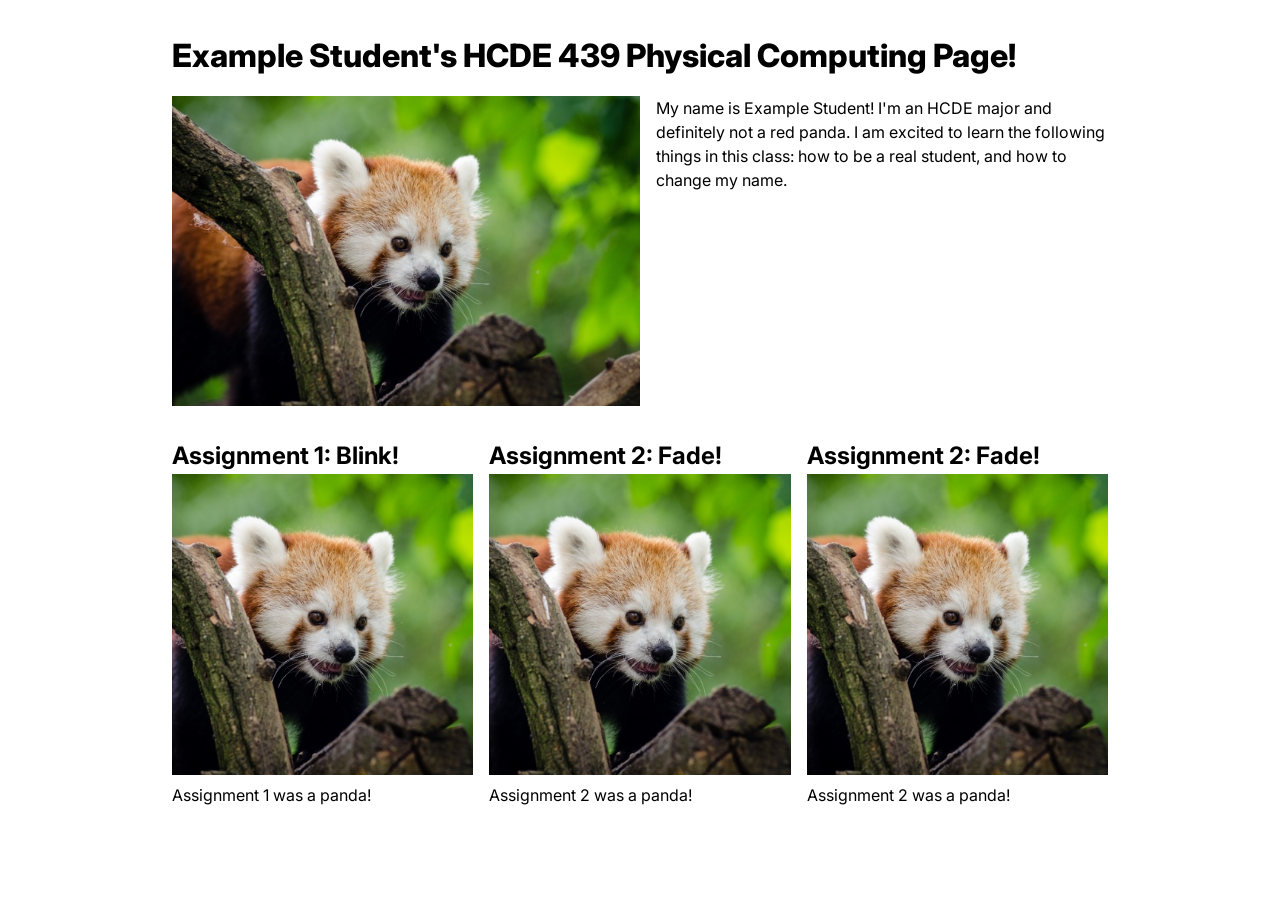
==== docs/index.html @ 8f82fe41 "rename sites folder to docs" ====
<!DOCTYPE html>
<html>
  <head>
    <meta charset="utf-8" />
    <meta name="viewport" content="width=device-width, maximum-scale=1.0" />

    <title>Example Student's HCDE 439 Physical Computing Page!</title>

    <link href="style.css" rel="stylesheet" />
  </head>
  <body>
    <h1>Example Student's HCDE 439 Physical Computing Page!</h1>

    <div class="header">
      <img src="red-panda.jpg" />
      <p>
        My name is Example Student! I'm an HCDE major and definitely not a red
        panda. I am excited to learn the following things in this class: how to
        be a real student, and how to change my name.
      </p>
    </div>

    <div class="grid">
      <div class="assignment">
        <a href="a1.html">
          <h2>Assignment 1: Blink!</h2>
          <img src="red-panda.jpg" />
        </a>
        <p>Assignment 1 was a panda!</p>
      </div>

      <div class="assignment">
        <a href="a2.html">
          <h2>Assignment 2: Fade!</h2>
          <img src="red-panda.jpg" />
        </a>
        <p>Assignment 2 was a panda!</p>
      </div>

      <div class="assignment">
        <a href="a2.html">
          <h2>Assignment 2: Fade!</h2>
          <img src="red-panda.jpg" />
        </a>
        <p>Assignment 2 was a panda!</p>
      </div>
    </div>
  </body>
</html>
---- docs/style.css ----
@import url("https://fonts.googleapis.com/css2?family=Inter:wght@100;200;300;400;500;600;700;800;900&display=swap");

*,
*::before,
*::after {
  box-sizing: border-box;
}

* {
  margin: 0;
}

img,
picture,
video,
canvas,
svg {
  display: block;
  max-width: 100%;
}

body {
  font-family: "Inter", sans-serif;
  line-height: 1.5;
  -webkit-font-smoothing: antialiased;
  max-width: 1000px;
  padding: 2em;
  margin: auto;
}

h1 {
  font-weight: 800;
}

h2 {
  font-weight: 700;
}

.header {
  display: flex;
  gap: 1em;
  margin-top: 1em;
}

.header img {
  width: 50%;
  object-fit: cover;
}

.grid {
  display: grid;
  grid-template-columns: repeat(auto-fit, minmax(250px, 1fr));
  gap: 1em;
  margin-top: 2em;
}

.assignment a {
  color: #000;
  text-decoration: none;
}

.assignment a:hover {
  color: #f06;
}

.assignment img {
  aspect-ratio: 1;
  object-fit: cover;
}

.assignment p {
  margin-top: 0.5em;
}
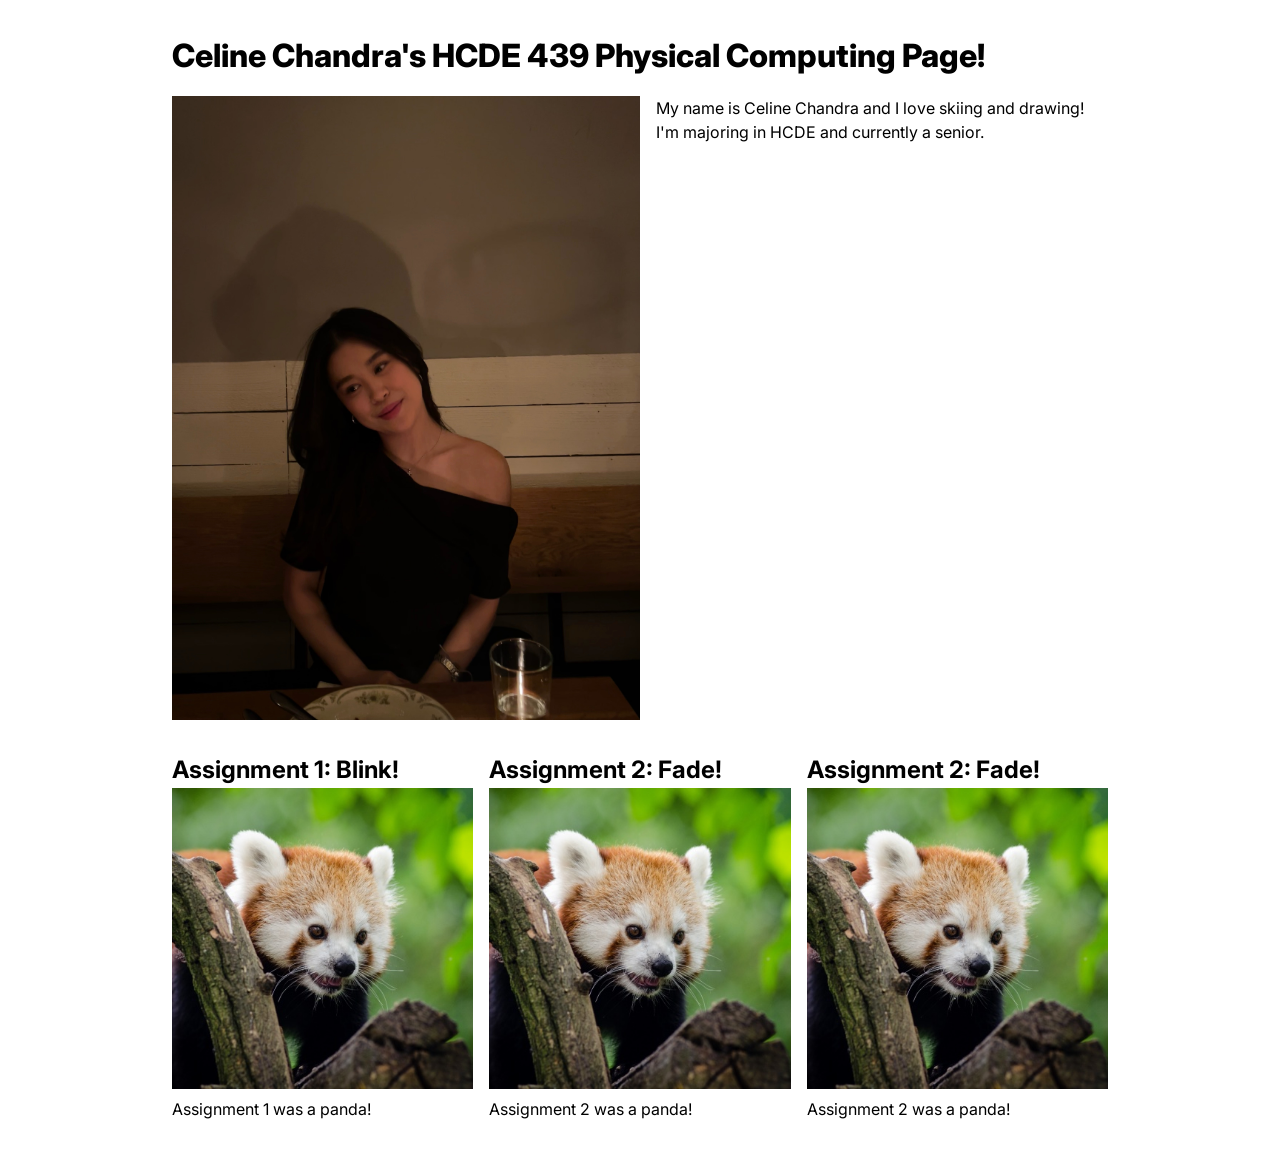
==== commit 3a5cc65f: "change pic n web tittle" ====
--- a/docs/index.html
+++ b/docs/index.html
@@ -4,19 +4,17 @@
     <meta charset="utf-8" />
     <meta name="viewport" content="width=device-width, maximum-scale=1.0" />
 
-    <title>Example Student's HCDE 439 Physical Computing Page!</title>
+    <title>Celine Chandra's HCDE 439 Physical Computing Page!</title>
 
     <link href="style.css" rel="stylesheet" />
   </head>
   <body>
-    <h1>Example Student's HCDE 439 Physical Computing Page!</h1>
+    <h1>Celine Chandra's HCDE 439 Physical Computing Page!</h1>
 
     <div class="header">
-      <img src="red-panda.jpg" />
+      <img src="inin.JPEG" />
       <p>
-        My name is Example Student! I'm an HCDE major and definitely not a red
-        panda. I am excited to learn the following things in this class: how to
-        be a real student, and how to change my name.
+        My name is Celine Chandra and I love skiing and drawing! I'm majoring in HCDE and currently a senior.
       </p>
     </div>
 
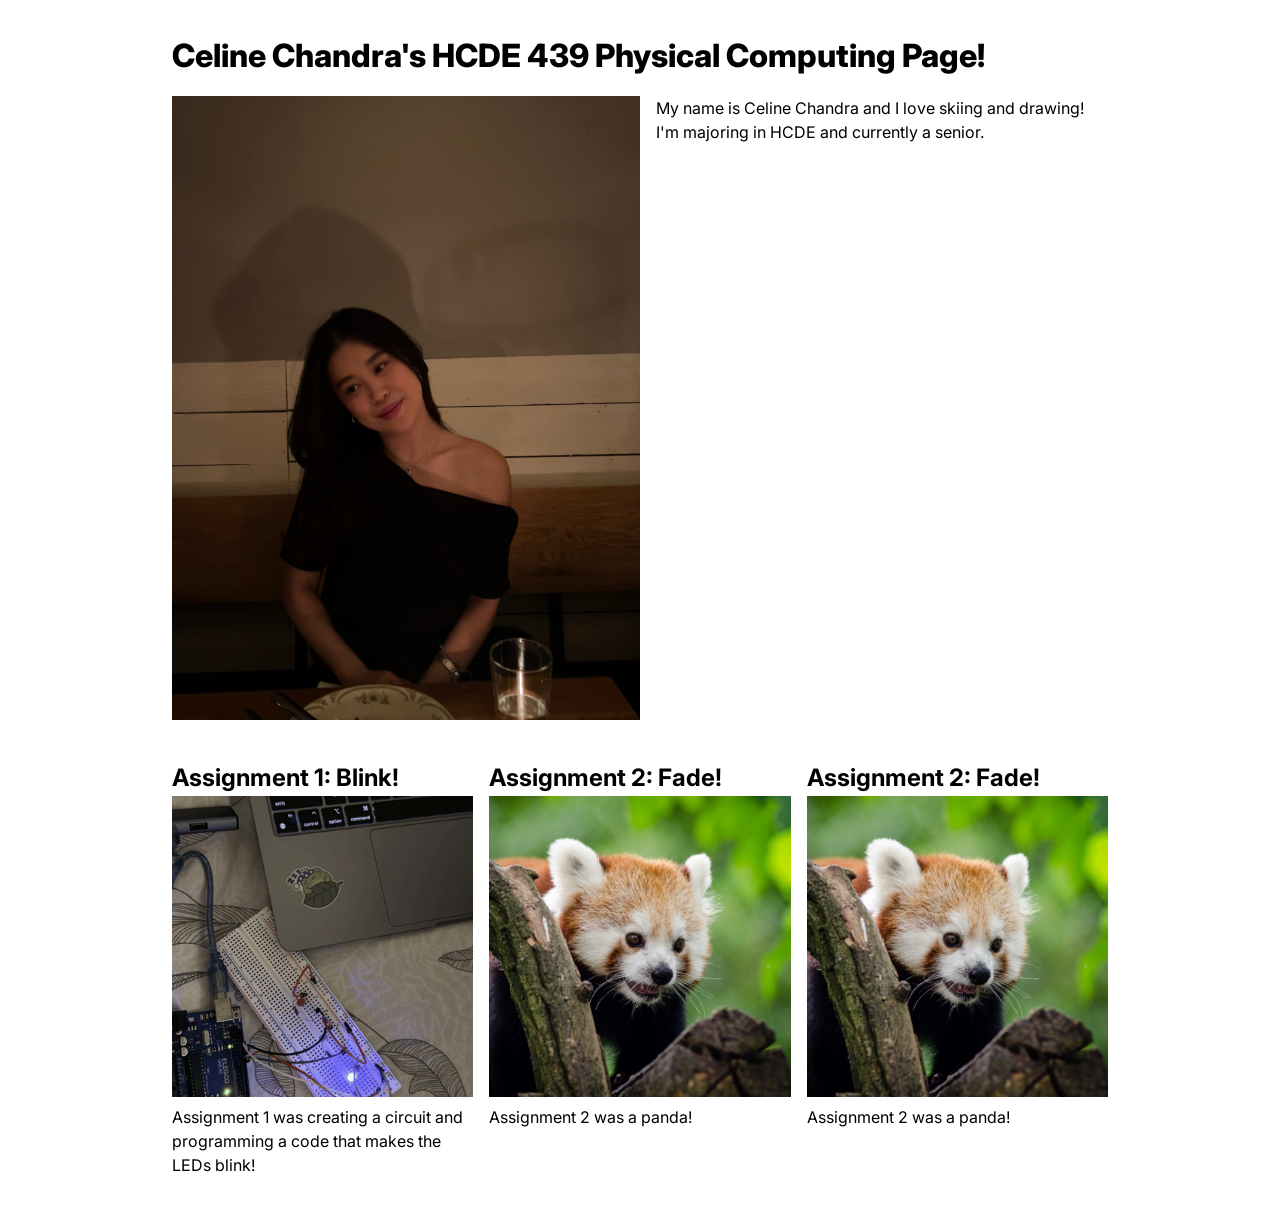
==== commit 0ee0edce: "finish assignment A1" ====
--- a/docs/index.html
+++ b/docs/index.html
@@ -22,9 +22,9 @@
       <div class="assignment">
         <a href="a1.html">
           <h2>Assignment 1: Blink!</h2>
-          <img src="red-panda.jpg" />
+          <img src="images/a1/GIF.gif" />
         </a>
-        <p>Assignment 1 was a panda!</p>
+        <p>Assignment 1 was creating a circuit and programming a code that makes the LEDs blink!</p>
       </div>
 
       <div class="assignment">
--- a/docs/style.css
+++ b/docs/style.css
@@ -40,6 +40,7 @@
   display: flex;
   gap: 1em;
   margin-top: 1em;
+  margin-bottom: 40px;
 }
 
 .header img {
@@ -71,3 +72,13 @@
 .assignment p {
   margin-top: 0.5em;
 }
+
+.code-section {
+  display: flex;
+  flex-direction: column;
+  align-items: flex-start;
+}
+
+.code-section pre {
+  margin-left: -50px;
+}
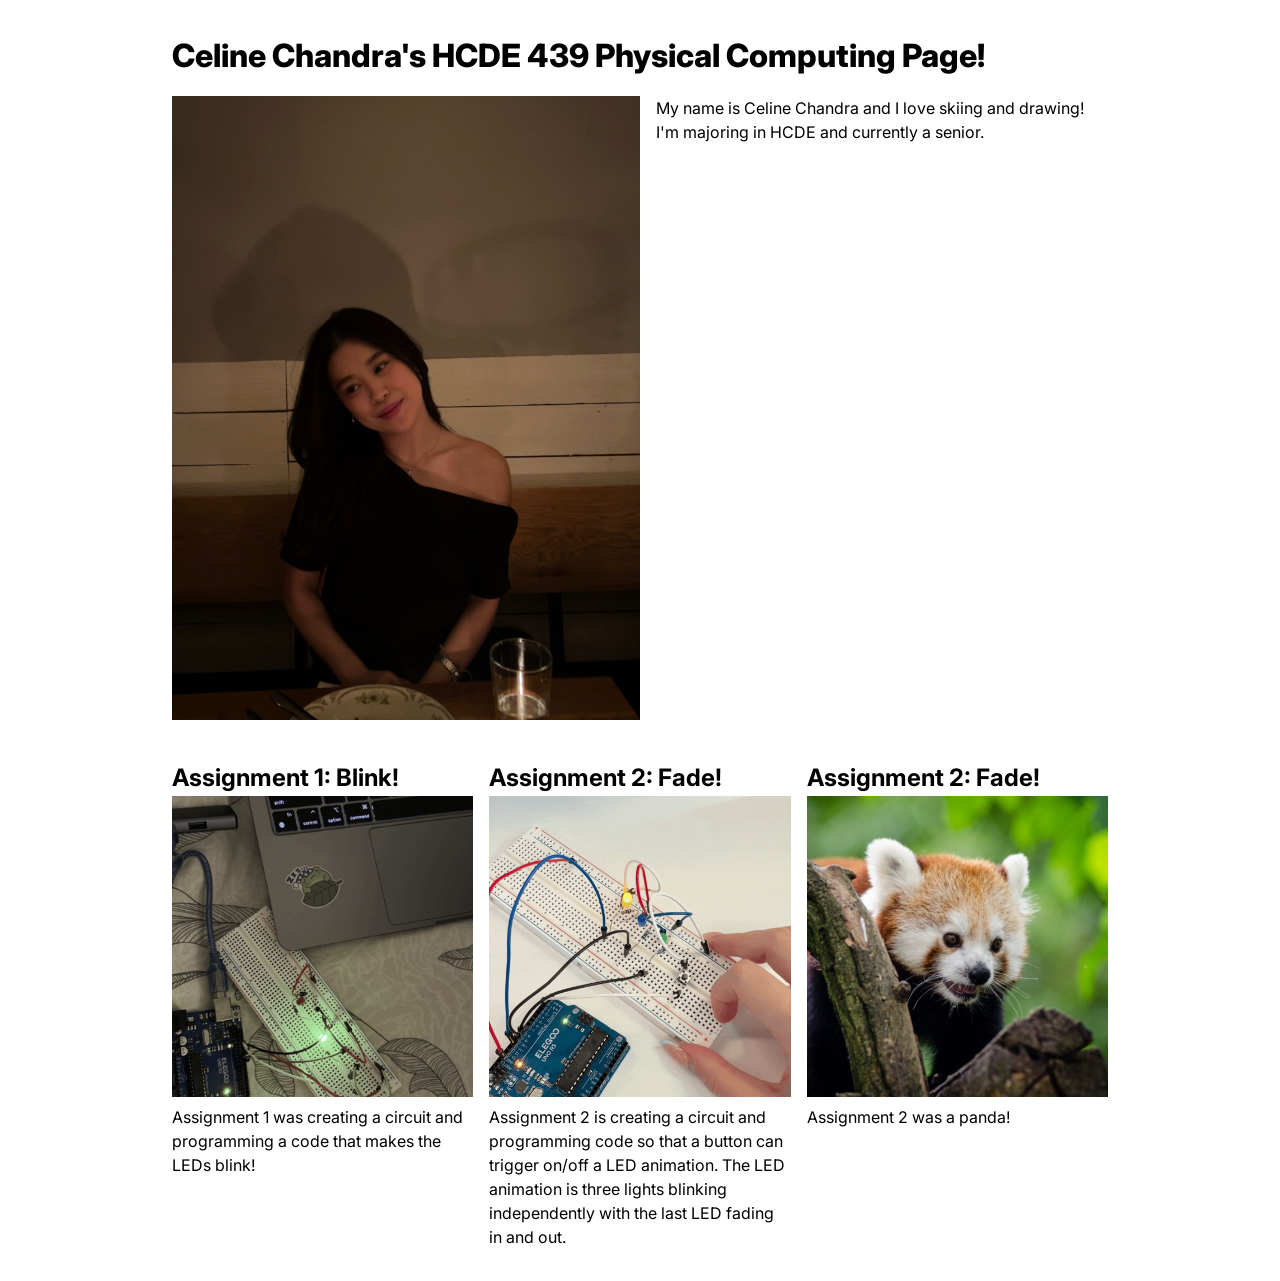
==== commit 78d0859c: "Compressed gif so that it can be pushed" ====
--- a/docs/index.html
+++ b/docs/index.html
@@ -30,9 +30,12 @@
       <div class="assignment">
         <a href="a2.html">
           <h2>Assignment 2: Fade!</h2>
-          <img src="red-panda.jpg" />
+          <img src="images/a2/realtime.gif" />
         </a>
-        <p>Assignment 2 was a panda!</p>
+        <p>Assignment 2 is creating a circuit and programming code so that a button can trigger on/off
+          a LED animation. The LED animation is three lights blinking independently with the last LED fading
+          in and out.
+        </p>
       </div>
 
       <div class="assignment">
--- a/docs/style.css
+++ b/docs/style.css
@@ -34,6 +34,11 @@
 
 h2 {
   font-weight: 700;
+}
+
+h3 {
+  margin-top: 20px;
+  margin-bottom: 10px;
 }
 
 .header {
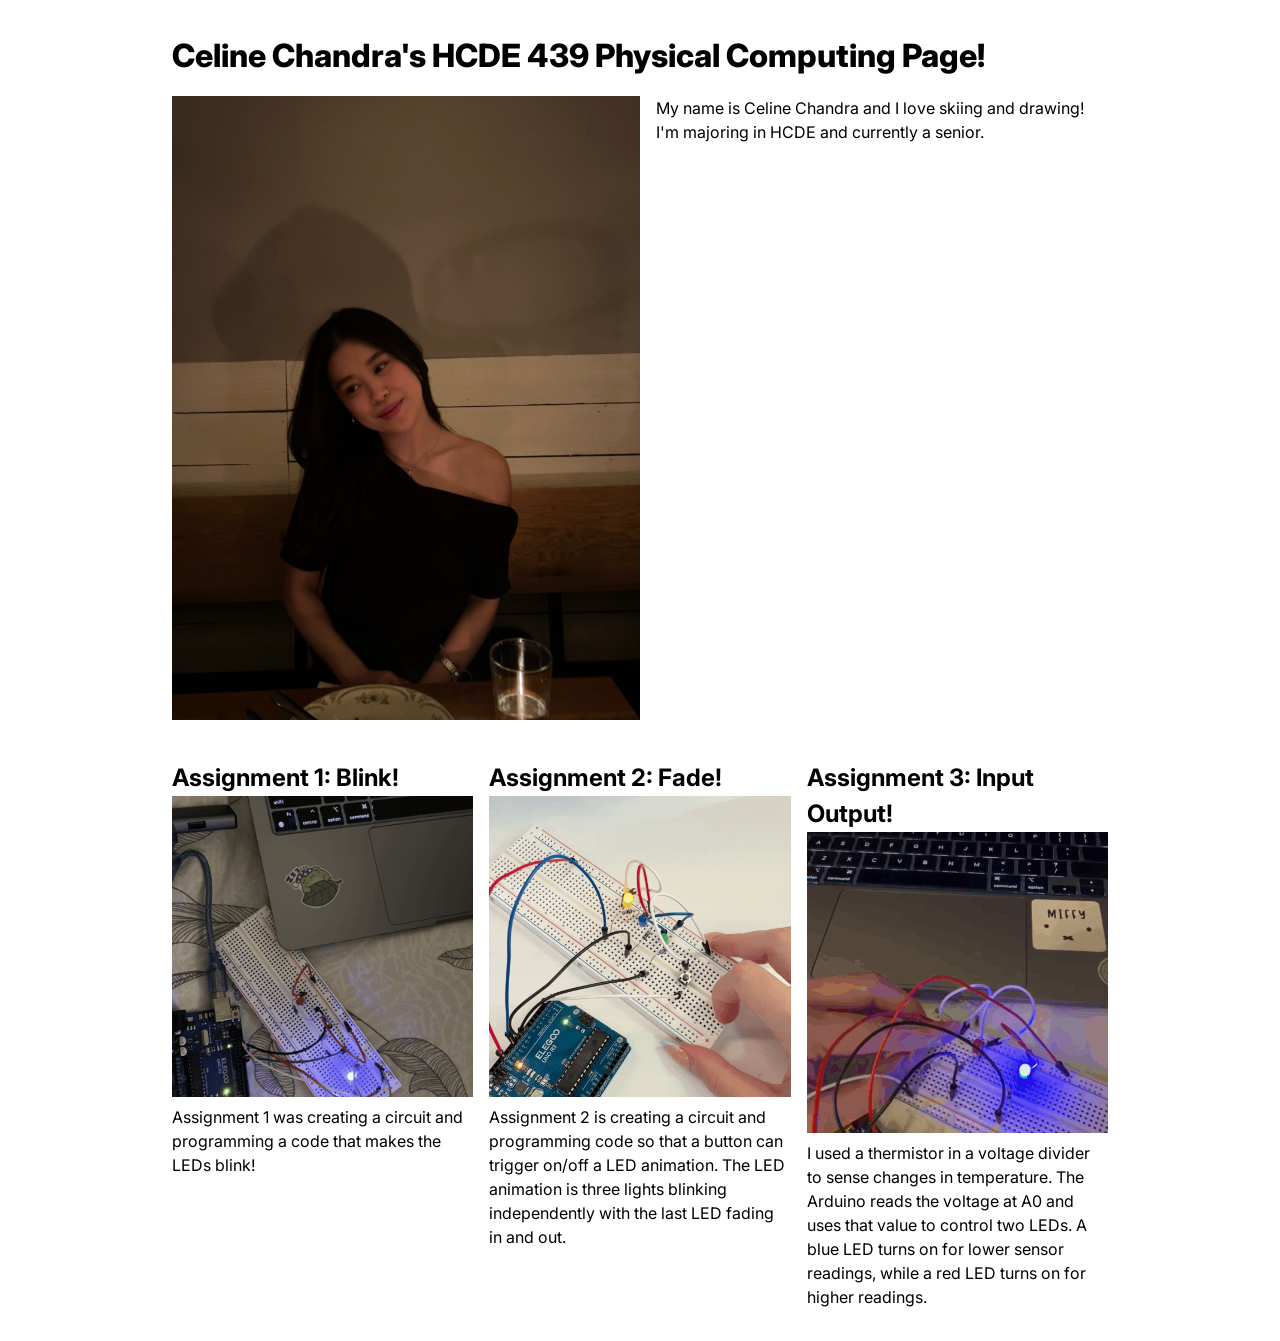
==== commit 191f3c6a: "A3 finish" ====
--- a/docs/index.html
+++ b/docs/index.html
@@ -39,11 +39,12 @@
       </div>
 
       <div class="assignment">
-        <a href="a2.html">
-          <h2>Assignment 2: Fade!</h2>
-          <img src="red-panda.jpg" />
+        <a href="a3.html">
+          <h2>Assignment 3: Input Output!</h2>
+          <img src="images/a3/operation.gif" />
         </a>
-        <p>Assignment 2 was a panda!</p>
+        <p>I used a thermistor in a voltage divider to sense changes in temperature. The Arduino reads the voltage at A0 and uses
+           that value to control two LEDs. A blue LED turns on for lower sensor readings, while a red LED turns on for higher readings. </p>
       </div>
     </div>
   </body>
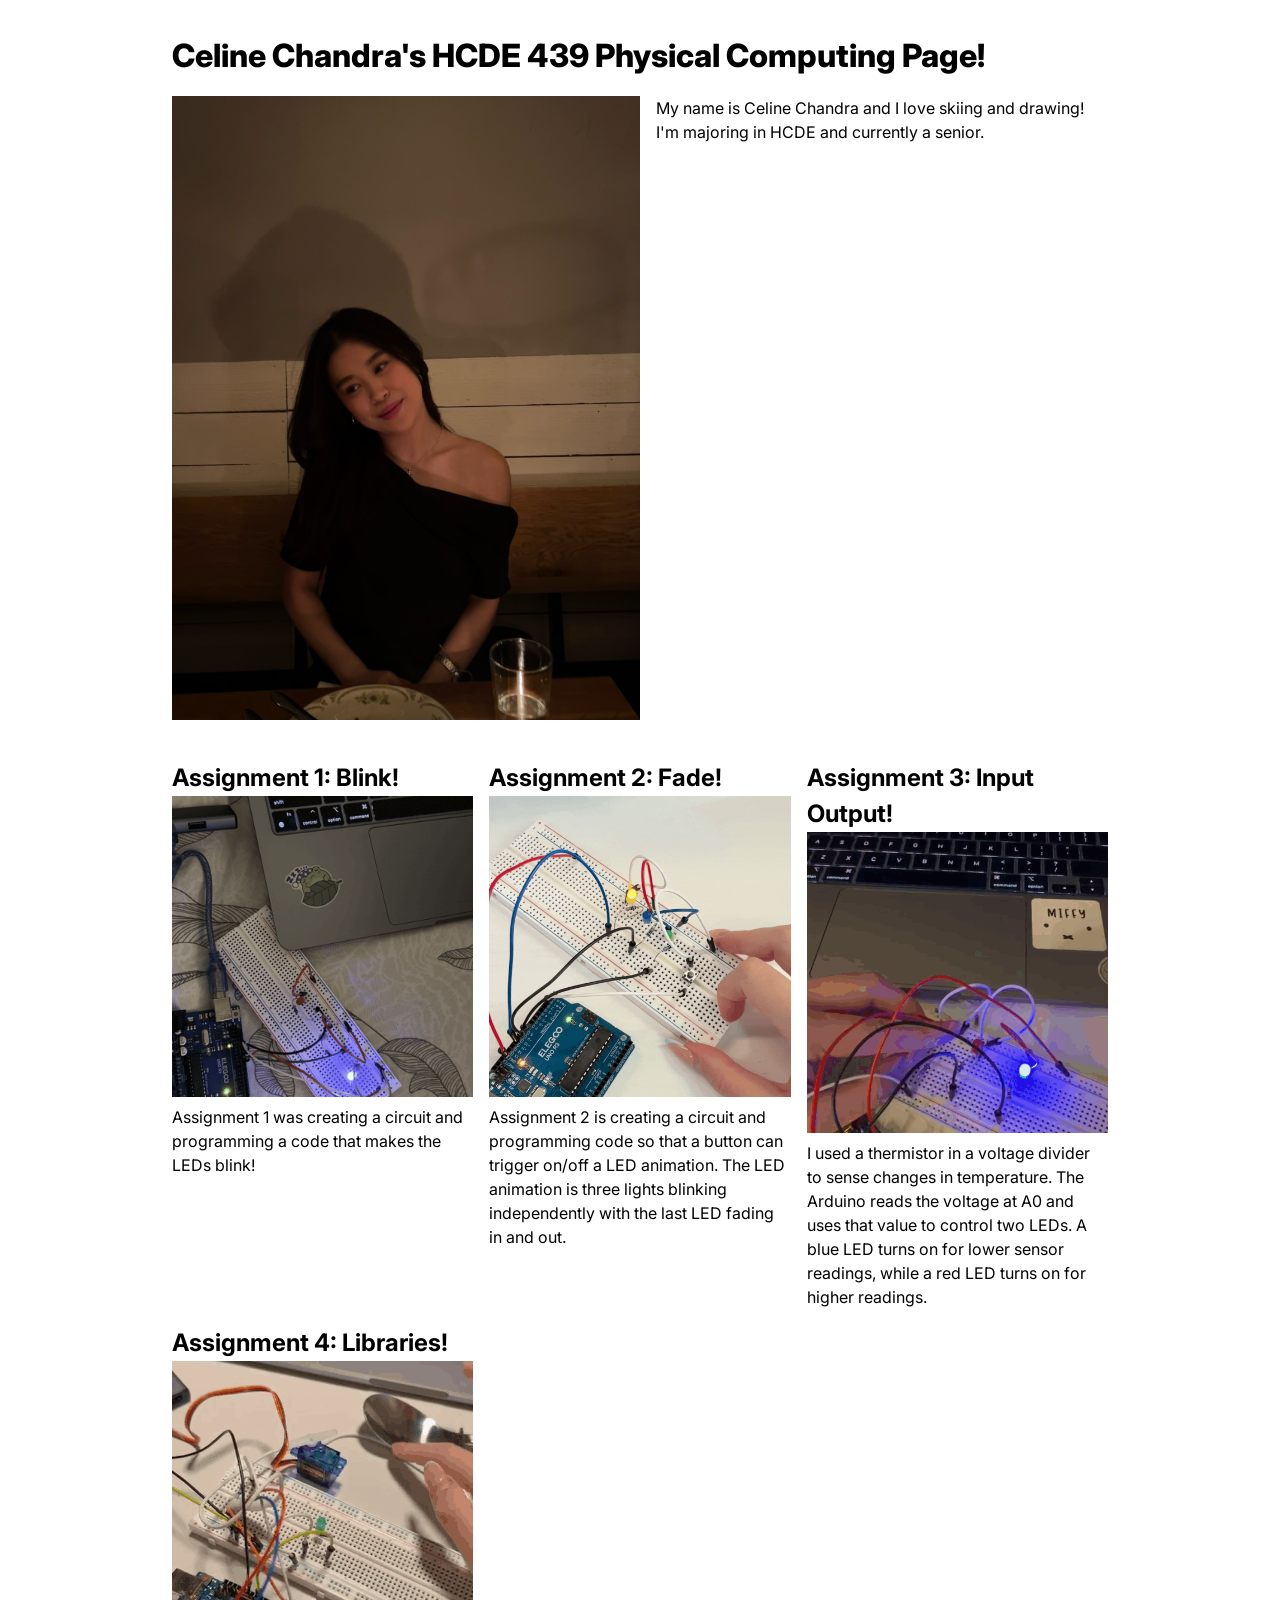
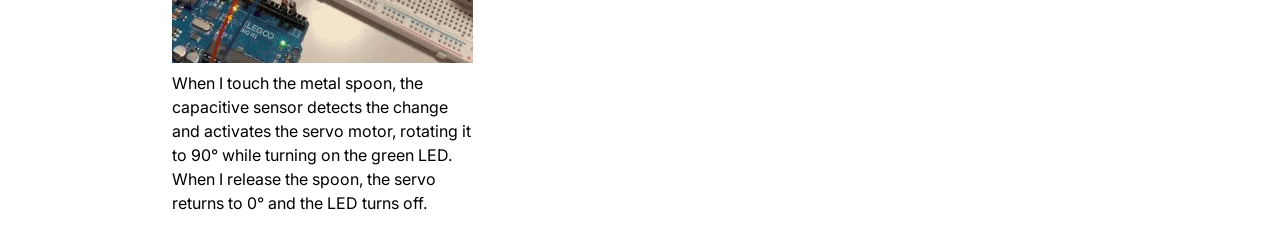
==== commit 13e986d9: "Finished assignment 4!" ====
--- a/docs/index.html
+++ b/docs/index.html
@@ -46,6 +46,16 @@
         <p>I used a thermistor in a voltage divider to sense changes in temperature. The Arduino reads the voltage at A0 and uses
            that value to control two LEDs. A blue LED turns on for lower sensor readings, while a red LED turns on for higher readings. </p>
       </div>
+
+       <div class="assignment">
+        <a href="a4.html">
+          <h2>Assignment 4: Libraries!</h2>
+          <img src="images/a4/Operation.gif" />
+        </a>
+        <p>When I touch the metal spoon, the capacitive sensor detects the change and activates the servo 
+          motor, rotating it to 90° while turning on the green LED. When I release the spoon, the servo 
+          returns to 0° and the LED turns off. </p>
+      </div>
     </div>
   </body>
 </html>
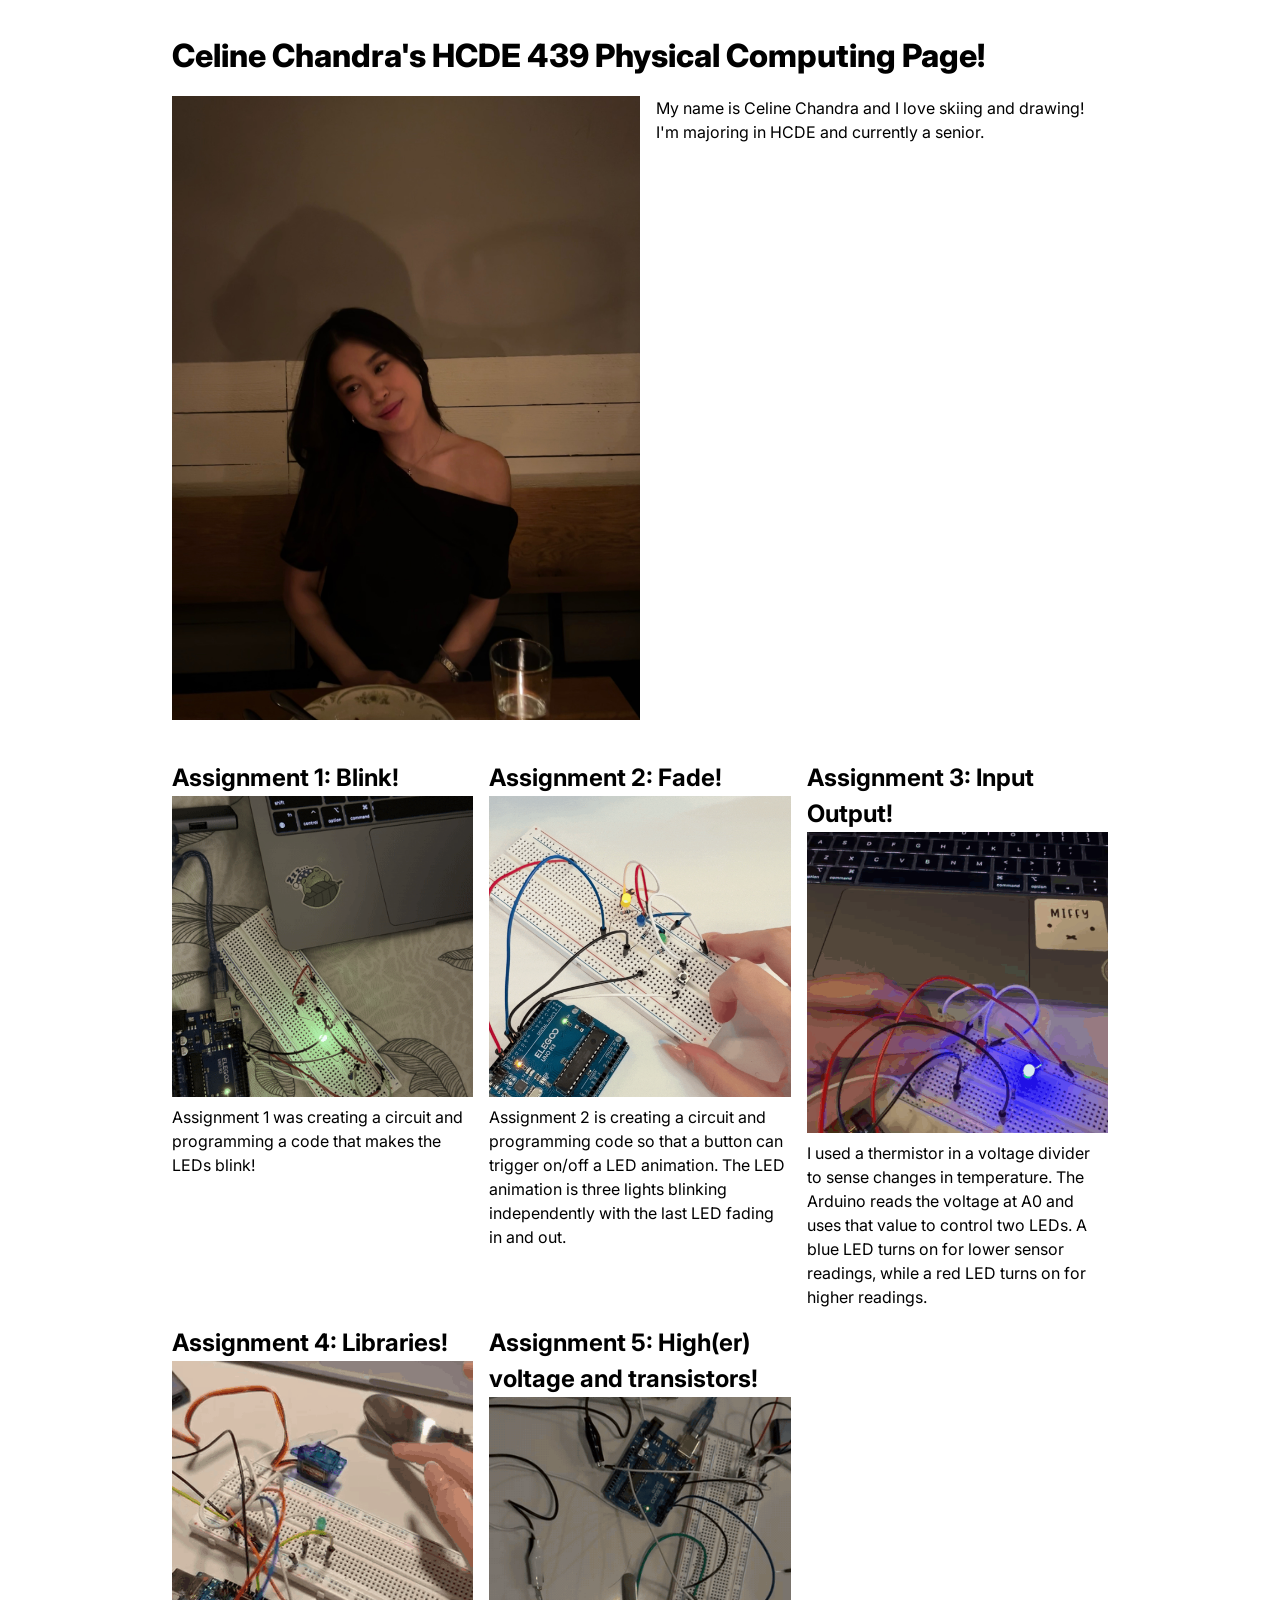
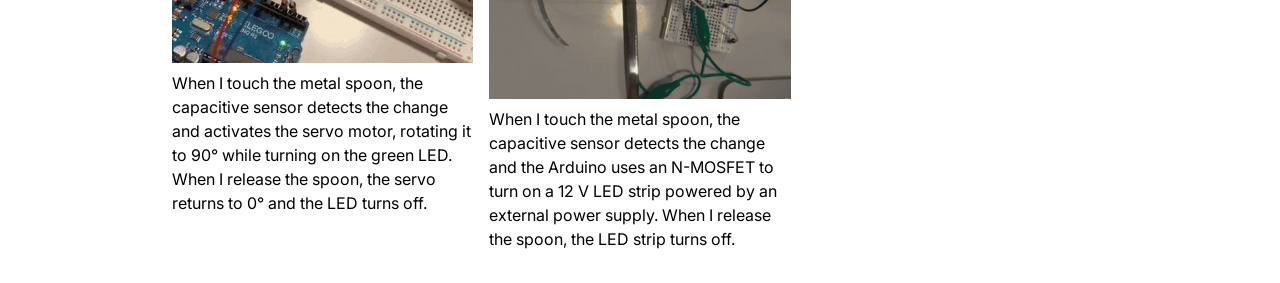
==== commit 15dae4d8: "Finished assignment 5!" ====
--- a/docs/index.html
+++ b/docs/index.html
@@ -56,6 +56,16 @@
           motor, rotating it to 90° while turning on the green LED. When I release the spoon, the servo 
           returns to 0° and the LED turns off. </p>
       </div>
+
+      <div class="assignment">
+        <a href="a5.html">
+          <h2>Assignment 5: High(er) voltage and transistors!</h2>
+          <img src="images/a5/Operation.gif" />
+        </a>
+        <p>When I touch the metal spoon, the capacitive sensor detects the change and the Arduino uses an
+          N-MOSFET to turn on a 12 V LED strip powered by an external power supply. When I release the spoon,
+          the LED strip turns off. </p>
+      </div>
     </div>
   </body>
 </html>
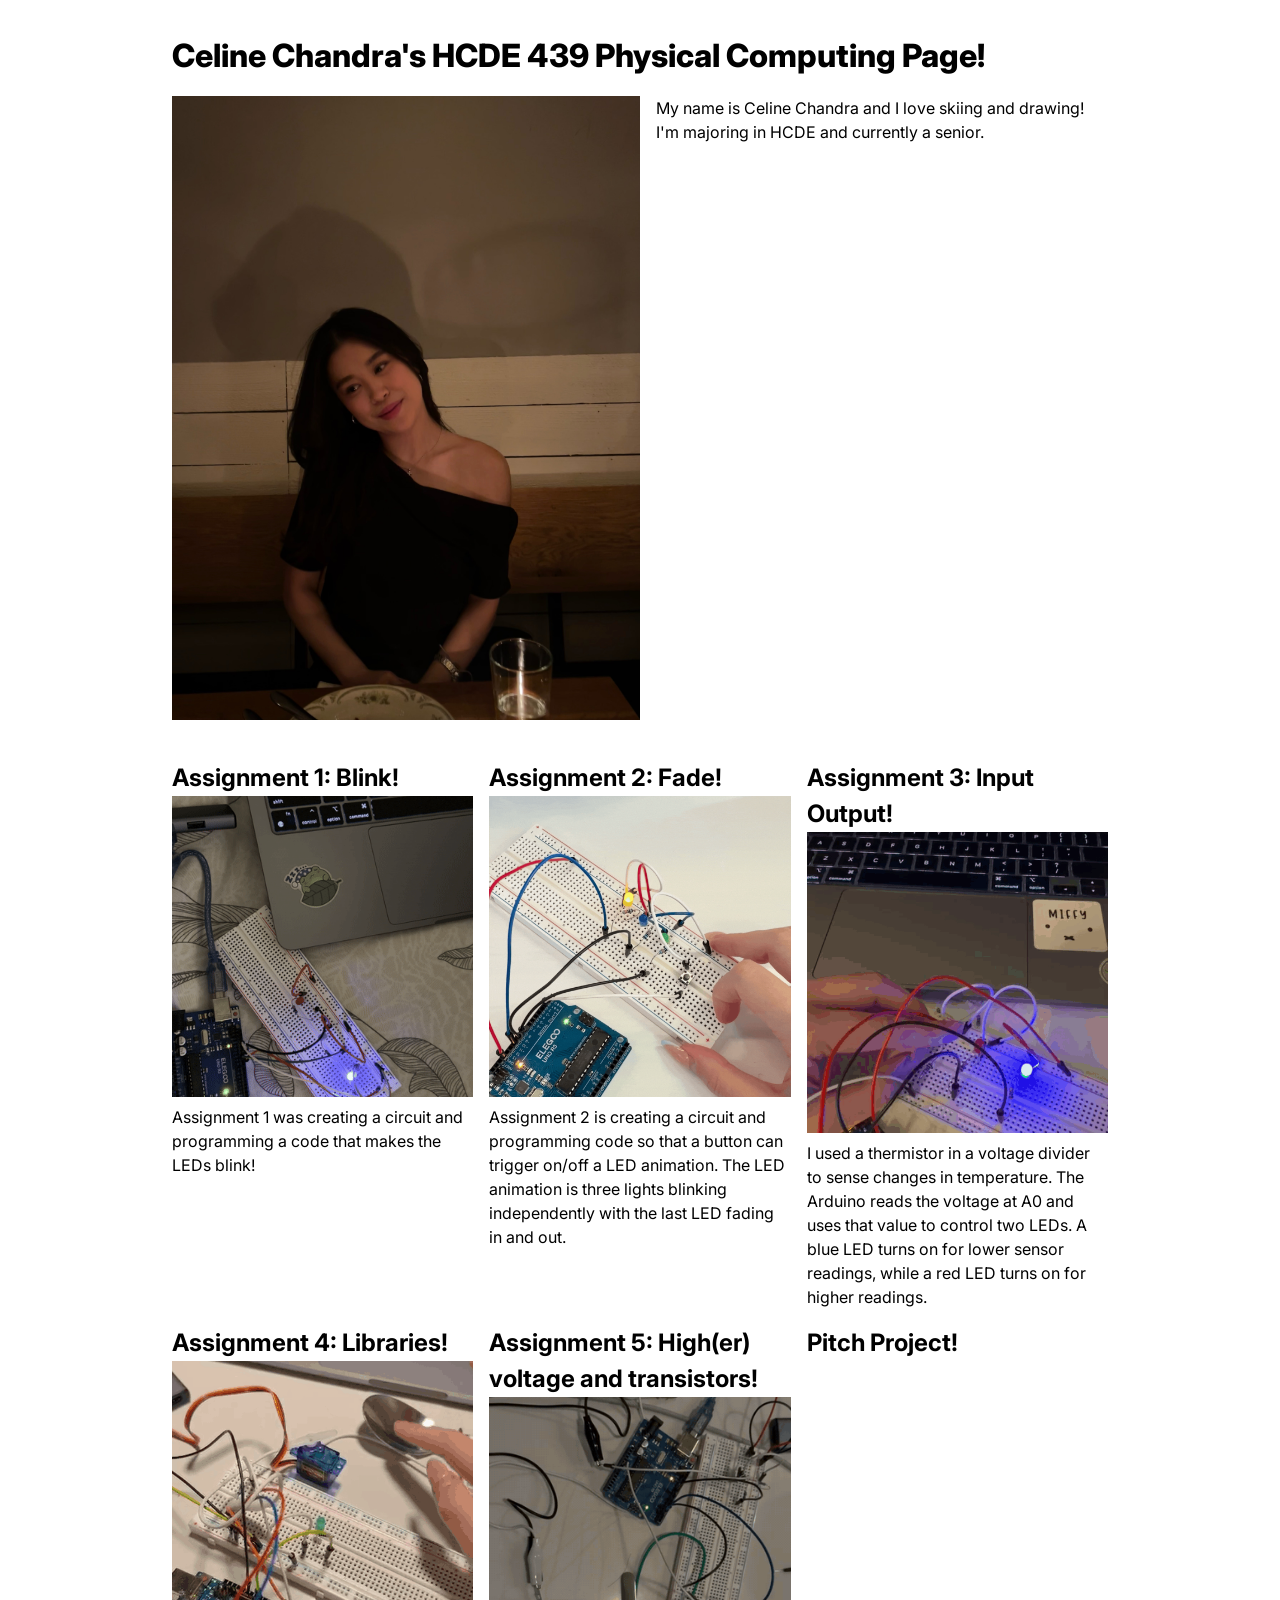
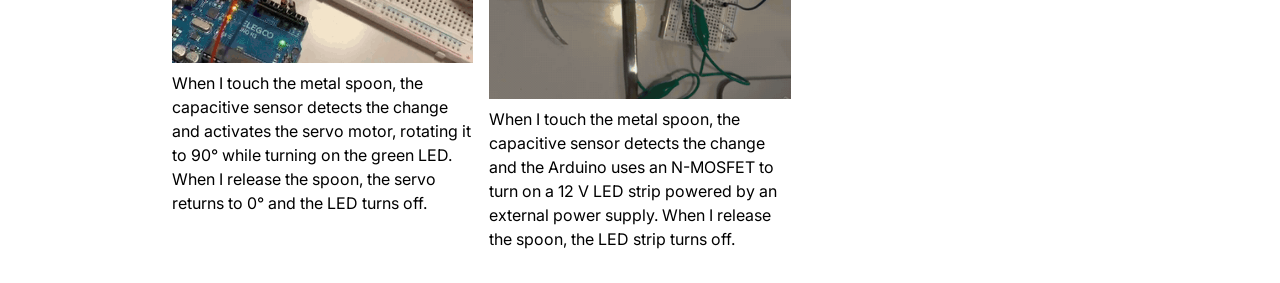
==== commit b982f129: "Pitch Project" ====
--- a/docs/index.html
+++ b/docs/index.html
@@ -66,6 +66,13 @@
           N-MOSFET to turn on a 12 V LED strip powered by an external power supply. When I release the spoon,
           the LED strip turns off. </p>
       </div>
+
+      <div class="assignment">
+        <a href="pp.html">
+          <h2>Pitch Project!</h2>
+        </a>
+        <p> </p>
+      </div>
     </div>
   </body>
 </html>
